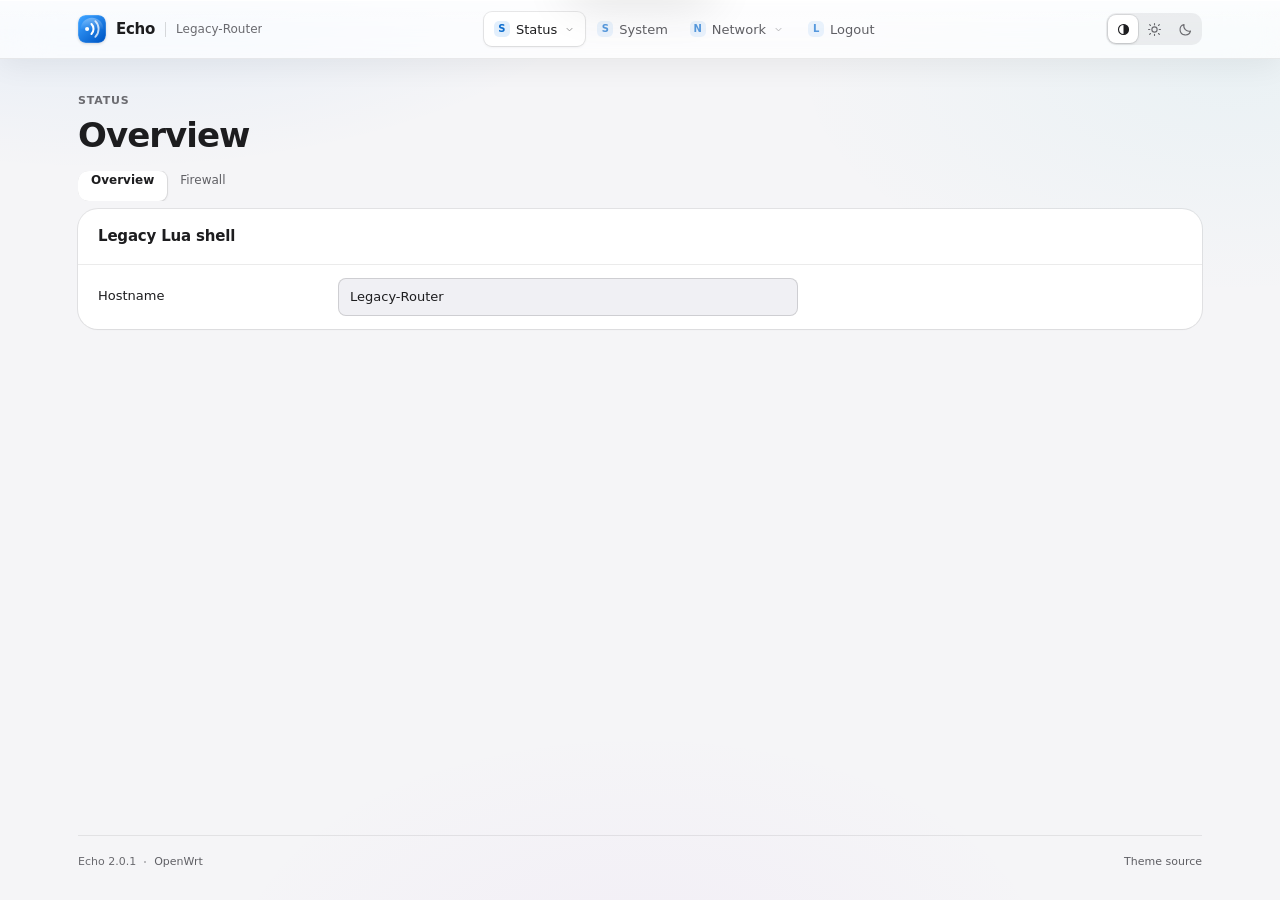
==== tests/fixtures/legacy.html @ 2846bd71 "fix(release): make Echo 2.0.1 installable on OpenWrt 24.10 Switch IPKs to the modern tar.gz/USTAR co" ====
<!DOCTYPE html>
<html lang="en" data-theme="auto">
<head>
<meta charset="utf-8">
<meta name="viewport" content="width=device-width, initial-scale=1.0, viewport-fit=cover">
<meta name="theme-color" content="#f5f5f7" id="meta-theme-color">
<title>Echo legacy shell</title>
<link rel="icon" href="../../htdocs/luci-static/echo/img/favicon.svg" type="image/svg+xml">
<link rel="stylesheet" href="../../htdocs/luci-static/echo/css/echo.css">
<link rel="stylesheet" href="../../htdocs/luci-static/echo/css/legacy.css">
</head>
<body class="theme-openwrt echo-legacy has-content-tabs">
<a class="echo-skip-link" href="#maincontent">Skip to content</a>
<div id="echo-app"><div id="echo-main">
<header id="echo-nav-bar">
  <div class="nav-bar-container"><div class="nav-bar-row">
    <a class="header-brand" href="#" aria-label="Echo home">
      <img class="echo-mark" src="../../htdocs/luci-static/echo/img/echo-mark.svg" alt="" width="28" height="28">
      <span class="brand-name">Echo</span><span class="brand-divider" aria-hidden="true"></span><span class="brand-host">Legacy-Router</span>
    </a>
    <div class="top-nav-shell"><div class="top-nav-wrap">
      <nav id="top-nav" class="echo-top-nav" aria-label="Main navigation">
        <div class="nav-section is-active has-dropdown">
          <a class="nav-top active nav-top-trigger" href="#" aria-haspopup="true" aria-expanded="false"><span class="nav-icon nav-icon-letter" aria-hidden="true">S</span><span class="nav-label">Status</span><span class="nav-caret" aria-hidden="true"><svg viewBox="0 0 24 24" fill="none" stroke="currentColor" stroke-width="2" width="11" height="11"><path d="M6 9l6 6 6-6"/></svg></span></a>
          <div class="nav-dropdown" hidden aria-hidden="true"><a class="nav-dropdown-item active" href="#">Overview</a><a class="nav-dropdown-item" href="#">Firewall</a><a class="nav-dropdown-item" href="#">Routes</a></div>
        </div>
        <div class="nav-section"><a class="nav-top" href="#"><span class="nav-icon nav-icon-letter" aria-hidden="true">S</span><span class="nav-label">System</span></a></div>
        <div class="nav-section has-dropdown">
          <a class="nav-top nav-top-trigger" href="#" aria-haspopup="true" aria-expanded="false"><span class="nav-icon nav-icon-letter" aria-hidden="true">N</span><span class="nav-label">Network</span><span class="nav-caret" aria-hidden="true"><svg viewBox="0 0 24 24" fill="none" stroke="currentColor" stroke-width="2" width="11" height="11"><path d="M6 9l6 6 6-6"/></svg></span></a>
          <div class="nav-dropdown" hidden aria-hidden="true"><a class="nav-dropdown-item" href="#">Interfaces</a><a class="nav-dropdown-item" href="#">Wireless</a></div>
        </div>
        <div class="nav-section nav-logout"><a class="nav-top nav-logout-link" href="#" title="Logout"><span class="nav-icon nav-icon-letter" aria-hidden="true">L</span><span class="nav-label">Logout</span></a></div>
      </nav>
    </div></div>
    <div class="header-actions">
      <div class="theme-switch" role="group" aria-label="Appearance">
        <button type="button" data-theme-mode="auto" aria-pressed="true" aria-label="Theme: Auto"><svg viewBox="0 0 24 24" fill="none" stroke="currentColor" stroke-width="1.8" aria-hidden="true"><circle cx="12" cy="12" r="8"/><path d="M12 4a8 8 0 0 1 0 16Z" fill="currentColor" stroke="none"/></svg></button>
        <button type="button" data-theme-mode="light" aria-pressed="false" aria-label="Theme: Light"><svg viewBox="0 0 24 24" fill="none" stroke="currentColor" stroke-width="1.8" stroke-linecap="round" aria-hidden="true"><circle cx="12" cy="12" r="4.2"/><path d="M12 2.5v2M12 19.5v2M4.2 4.2l1.4 1.4M18.4 18.4l1.4 1.4M2.5 12h2M19.5 12h2M4.2 19.8l1.4-1.4M18.4 5.6l1.4-1.4"/></svg></button>
        <button type="button" data-theme-mode="dark" aria-pressed="false" aria-label="Theme: Dark"><svg viewBox="0 0 24 24" fill="none" stroke="currentColor" stroke-width="1.8" stroke-linejoin="round" aria-hidden="true"><path d="M20 14.4A8.4 8.4 0 0 1 9.6 4a8.5 8.5 0 1 0 10.4 10.4Z"/></svg></button>
      </div>
      <button type="button" class="icon-btn" id="echo-menu-btn" aria-label="Open menu" aria-expanded="false" aria-controls="echo-sheet"><span class="echo-symbol echo-symbol-menu" aria-hidden="true"></span></button>
    </div>
  </div></div>
</header>
<header id="echo-header"><div class="header-toolbar"><div class="header-titles"><div class="header-breadcrumb">Status</div><h1 id="header-title">Overview</h1></div></div></header>
<div id="echo-content-wrap">
  <div class="content-tabs-container"><nav id="content-tabs" class="tabs active" aria-label="Section tabs"><a class="content-tab active" href="#">Overview</a><a class="content-tab" href="#">Firewall</a></nav></div>
  <main id="maincontent" tabindex="-1">
    <section class="cbi-section"><div class="cbi-section-head">Legacy Lua shell</div><div class="cbi-value"><div class="cbi-value-title">Hostname</div><div class="cbi-value-field"><input class="cbi-input-text" value="Legacy-Router"></div></div></section>
  </main>
</div>
<footer id="echo-footer"><div class="footer-inner"><div class="footer-group"><span>Echo 2.0.1</span><span class="footer-dot"></span><a class="footer-link" href="#">OpenWrt</a></div><div class="footer-group"><a class="footer-link" href="#">Theme source</a></div></div></footer>
</div></div>
<script src="../../htdocs/luci-static/echo/js/legacy.js"></script>
</body>
</html>
---- htdocs/luci-static/echo/css/echo.css ----
@import "variables.css";
@import "bootstrap-compat.css";
@import "base.css";
@import "symbols.css";
@import "glass.css";
@import "layout.css";
@import "components.css";
@import "dashboard.css";
@import "login.css";
@import "adaptive.css";
@import "openwrt.css";
---- htdocs/luci-static/echo/css/legacy.css ----
/* Echo 2.0 — Lua / LuCI 18.06 compatibility layer.
 * Only loaded by the legacy header/sysauth templates. */

/* The legacy shell renders tabs server-side; hide the empty container. */
#content-tabs:empty {
	display: none !important;
}

/* The legacy header writes letter icons instead of mask URLs. */
.echo-legacy .nav-icon-letter {
	background: var(--echo-accent-soft);
	color: var(--echo-accent-text);
}

/* 18.06's cascade.css sizes #maincontent differently. */
.echo-legacy #maincontent {
	display: block;
}

/* Keep 18.06's XHR / busy indicators from colliding with the glass bar. */
.echo-legacy #xhr_poll_status {
	display: none !important;
}
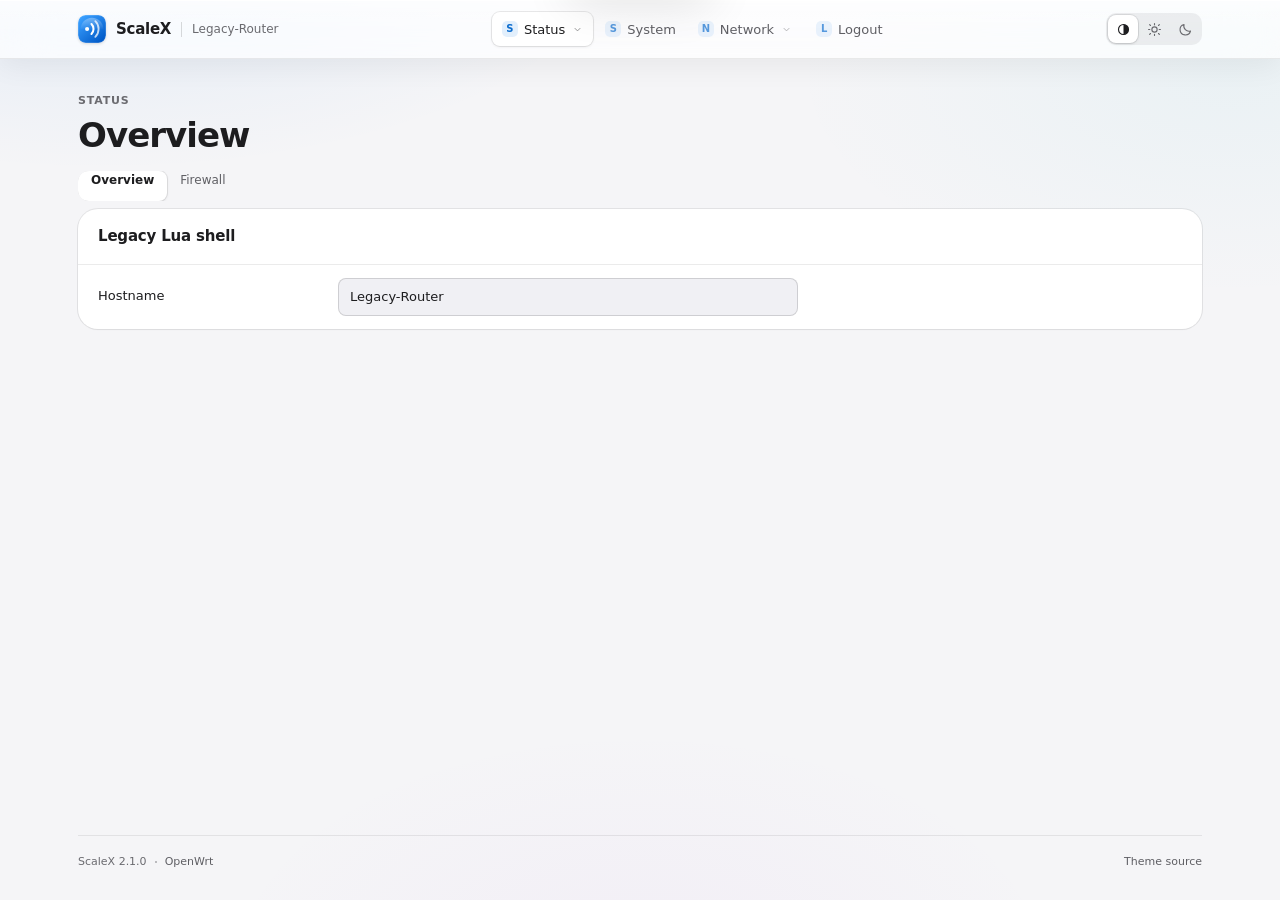
==== commit 1662719a: "refactor(theme)!: rename Echo to ScaleX Rename packages, asset paths, UCI config, CSS tokens, JS mod" ====
--- a/tests/fixtures/legacy.html
+++ b/tests/fixtures/legacy.html
@@ -4,22 +4,22 @@
 <meta charset="utf-8">
 <meta name="viewport" content="width=device-width, initial-scale=1.0, viewport-fit=cover">
 <meta name="theme-color" content="#f5f5f7" id="meta-theme-color">
-<title>Echo legacy shell</title>
-<link rel="icon" href="../../htdocs/luci-static/echo/img/favicon.svg" type="image/svg+xml">
-<link rel="stylesheet" href="../../htdocs/luci-static/echo/css/echo.css">
-<link rel="stylesheet" href="../../htdocs/luci-static/echo/css/legacy.css">
+<title>ScaleX legacy shell</title>
+<link rel="icon" href="../../htdocs/luci-static/scalex/img/favicon.svg" type="image/svg+xml">
+<link rel="stylesheet" href="../../htdocs/luci-static/scalex/css/scalex.css">
+<link rel="stylesheet" href="../../htdocs/luci-static/scalex/css/legacy.css">
 </head>
-<body class="theme-openwrt echo-legacy has-content-tabs">
-<a class="echo-skip-link" href="#maincontent">Skip to content</a>
-<div id="echo-app"><div id="echo-main">
-<header id="echo-nav-bar">
+<body class="theme-openwrt scalex-legacy has-content-tabs">
+<a class="scalex-skip-link" href="#maincontent">Skip to content</a>
+<div id="scalex-app"><div id="scalex-main">
+<header id="scalex-nav-bar">
   <div class="nav-bar-container"><div class="nav-bar-row">
-    <a class="header-brand" href="#" aria-label="Echo home">
-      <img class="echo-mark" src="../../htdocs/luci-static/echo/img/echo-mark.svg" alt="" width="28" height="28">
-      <span class="brand-name">Echo</span><span class="brand-divider" aria-hidden="true"></span><span class="brand-host">Legacy-Router</span>
+    <a class="header-brand" href="#" aria-label="ScaleX home">
+      <img class="scalex-mark" src="../../htdocs/luci-static/scalex/img/scalex-mark.svg" alt="" width="28" height="28">
+      <span class="brand-name">ScaleX</span><span class="brand-divider" aria-hidden="true"></span><span class="brand-host">Legacy-Router</span>
     </a>
     <div class="top-nav-shell"><div class="top-nav-wrap">
-      <nav id="top-nav" class="echo-top-nav" aria-label="Main navigation">
+      <nav id="top-nav" class="scalex-top-nav" aria-label="Main navigation">
         <div class="nav-section is-active has-dropdown">
           <a class="nav-top active nav-top-trigger" href="#" aria-haspopup="true" aria-expanded="false"><span class="nav-icon nav-icon-letter" aria-hidden="true">S</span><span class="nav-label">Status</span><span class="nav-caret" aria-hidden="true"><svg viewBox="0 0 24 24" fill="none" stroke="currentColor" stroke-width="2" width="11" height="11"><path d="M6 9l6 6 6-6"/></svg></span></a>
           <div class="nav-dropdown" hidden aria-hidden="true"><a class="nav-dropdown-item active" href="#">Overview</a><a class="nav-dropdown-item" href="#">Firewall</a><a class="nav-dropdown-item" href="#">Routes</a></div>
@@ -38,19 +38,19 @@
         <button type="button" data-theme-mode="light" aria-pressed="false" aria-label="Theme: Light"><svg viewBox="0 0 24 24" fill="none" stroke="currentColor" stroke-width="1.8" stroke-linecap="round" aria-hidden="true"><circle cx="12" cy="12" r="4.2"/><path d="M12 2.5v2M12 19.5v2M4.2 4.2l1.4 1.4M18.4 18.4l1.4 1.4M2.5 12h2M19.5 12h2M4.2 19.8l1.4-1.4M18.4 5.6l1.4-1.4"/></svg></button>
         <button type="button" data-theme-mode="dark" aria-pressed="false" aria-label="Theme: Dark"><svg viewBox="0 0 24 24" fill="none" stroke="currentColor" stroke-width="1.8" stroke-linejoin="round" aria-hidden="true"><path d="M20 14.4A8.4 8.4 0 0 1 9.6 4a8.5 8.5 0 1 0 10.4 10.4Z"/></svg></button>
       </div>
-      <button type="button" class="icon-btn" id="echo-menu-btn" aria-label="Open menu" aria-expanded="false" aria-controls="echo-sheet"><span class="echo-symbol echo-symbol-menu" aria-hidden="true"></span></button>
+      <button type="button" class="icon-btn" id="scalex-menu-btn" aria-label="Open menu" aria-expanded="false" aria-controls="scalex-sheet"><span class="scalex-symbol scalex-symbol-menu" aria-hidden="true"></span></button>
     </div>
   </div></div>
 </header>
-<header id="echo-header"><div class="header-toolbar"><div class="header-titles"><div class="header-breadcrumb">Status</div><h1 id="header-title">Overview</h1></div></div></header>
-<div id="echo-content-wrap">
+<header id="scalex-header"><div class="header-toolbar"><div class="header-titles"><div class="header-breadcrumb">Status</div><h1 id="header-title">Overview</h1></div></div></header>
+<div id="scalex-content-wrap">
   <div class="content-tabs-container"><nav id="content-tabs" class="tabs active" aria-label="Section tabs"><a class="content-tab active" href="#">Overview</a><a class="content-tab" href="#">Firewall</a></nav></div>
   <main id="maincontent" tabindex="-1">
     <section class="cbi-section"><div class="cbi-section-head">Legacy Lua shell</div><div class="cbi-value"><div class="cbi-value-title">Hostname</div><div class="cbi-value-field"><input class="cbi-input-text" value="Legacy-Router"></div></div></section>
   </main>
 </div>
-<footer id="echo-footer"><div class="footer-inner"><div class="footer-group"><span>Echo 2.0.1</span><span class="footer-dot"></span><a class="footer-link" href="#">OpenWrt</a></div><div class="footer-group"><a class="footer-link" href="#">Theme source</a></div></div></footer>
+<footer id="scalex-footer"><div class="footer-inner"><div class="footer-group"><span>ScaleX 2.1.0</span><span class="footer-dot"></span><a class="footer-link" href="#">OpenWrt</a></div><div class="footer-group"><a class="footer-link" href="#">Theme source</a></div></div></footer>
 </div></div>
-<script src="../../htdocs/luci-static/echo/js/legacy.js"></script>
+<script src="../../htdocs/luci-static/scalex/js/legacy.js"></script>
 </body>
 </html>
--- a/htdocs/luci-static/scalex/css/scalex.css
+++ b/htdocs/luci-static/scalex/css/scalex.css
@@ -0,0 +1,11 @@
+@import "variables.css";
+@import "bootstrap-compat.css";
+@import "base.css";
+@import "symbols.css";
+@import "glass.css";
+@import "layout.css";
+@import "components.css";
+@import "dashboard.css";
+@import "login.css";
+@import "adaptive.css";
+@import "openwrt.css";
--- a/htdocs/luci-static/scalex/css/legacy.css
+++ b/htdocs/luci-static/scalex/css/legacy.css
@@ -0,0 +1,23 @@
+/* ScaleX 2.1 — Lua / LuCI 18.06 compatibility layer.
+ * Only loaded by the legacy header/sysauth templates. */
+
+/* The legacy shell renders tabs server-side; hide the empty container. */
+#content-tabs:empty {
+	display: none !important;
+}
+
+/* The legacy header writes letter icons instead of mask URLs. */
+.scalex-legacy .nav-icon-letter {
+	background: var(--scalex-accent-soft);
+	color: var(--scalex-accent-text);
+}
+
+/* 18.06's cascade.css sizes #maincontent differently. */
+.scalex-legacy #maincontent {
+	display: block;
+}
+
+/* Keep 18.06's XHR / busy indicators from colliding with the glass bar. */
+.scalex-legacy #xhr_poll_status {
+	display: none !important;
+}
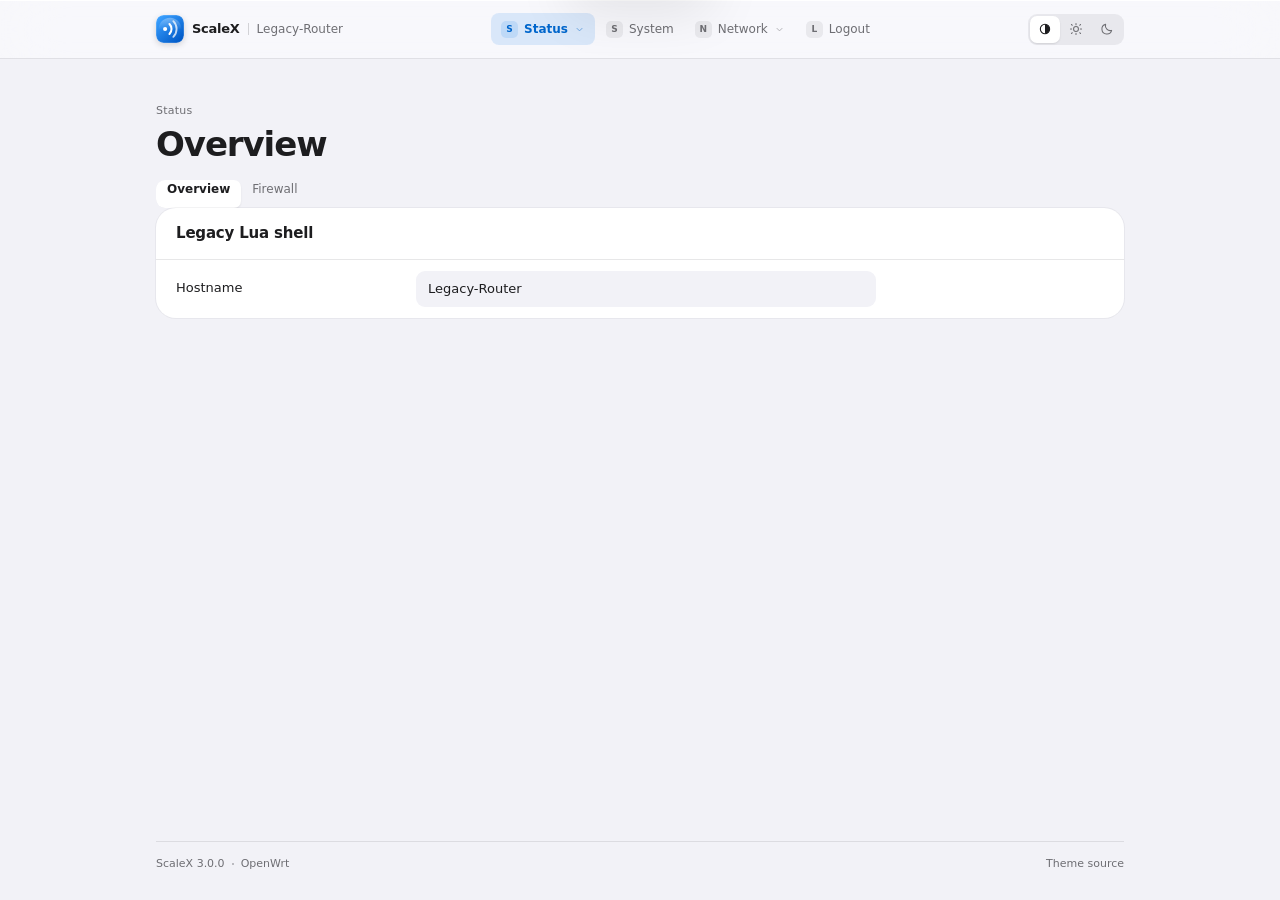
==== commit a49b7884: "feat(theme)!: redesign ScaleX 3.0 around a macOS sidebar Replace the top toolbar and card grid with " ====
--- a/tests/fixtures/legacy.html
+++ b/tests/fixtures/legacy.html
@@ -49,7 +49,7 @@
     <section class="cbi-section"><div class="cbi-section-head">Legacy Lua shell</div><div class="cbi-value"><div class="cbi-value-title">Hostname</div><div class="cbi-value-field"><input class="cbi-input-text" value="Legacy-Router"></div></div></section>
   </main>
 </div>
-<footer id="scalex-footer"><div class="footer-inner"><div class="footer-group"><span>ScaleX 2.1.0</span><span class="footer-dot"></span><a class="footer-link" href="#">OpenWrt</a></div><div class="footer-group"><a class="footer-link" href="#">Theme source</a></div></div></footer>
+<footer id="scalex-footer"><div class="footer-inner"><div class="footer-group"><span>ScaleX 3.0.0</span><span class="footer-dot"></span><a class="footer-link" href="#">OpenWrt</a></div><div class="footer-group"><a class="footer-link" href="#">Theme source</a></div></div></footer>
 </div></div>
 <script src="../../htdocs/luci-static/scalex/js/legacy.js"></script>
 </body>
--- a/htdocs/luci-static/scalex/css/legacy.css
+++ b/htdocs/luci-static/scalex/css/legacy.css
@@ -1,4 +1,4 @@
-/* ScaleX 2.1 — Lua / LuCI 18.06 compatibility layer.
+/* ScaleX 3.0 — Lua / LuCI 18.06 compatibility layer.
  * Only loaded by the legacy header/sysauth templates. */
 
 /* The legacy shell renders tabs server-side; hide the empty container. */
@@ -21,3 +21,204 @@
 .scalex-legacy #xhr_poll_status {
 	display: none !important;
 }
+
+/* ── Legacy (Lua / 18.06) top bar ───────────────────────────────────── */
+
+.scalex-legacy #scalex-nav-bar {
+	position: sticky;
+	top: 0;
+	z-index: var(--scalex-z-nav);
+	background: var(--scalex-glass-bg);
+	-webkit-backdrop-filter: blur(30px) saturate(180%);
+	backdrop-filter: blur(30px) saturate(180%);
+	border-bottom: 1px solid var(--scalex-separator);
+	box-shadow: 0 1px 0 var(--scalex-glass-highlight) inset;
+}
+
+.scalex-legacy .nav-bar-container {
+	width: 100%;
+	max-width: var(--scalex-max-width);
+	margin: 0 auto;
+	padding: 0 var(--scalex-page-pad);
+}
+
+.scalex-legacy .nav-bar-row {
+	display: flex;
+	align-items: center;
+	gap: 18px;
+	min-height: 58px;
+}
+
+.scalex-legacy .header-brand {
+	display: flex;
+	align-items: center;
+	gap: 8px;
+	flex-shrink: 0;
+	color: var(--scalex-text);
+	text-decoration: none;
+}
+
+.scalex-legacy .header-brand .scalex-mark {
+	width: 28px;
+	height: 28px;
+	border-radius: 8px;
+}
+
+.scalex-legacy .brand-name {
+	font-size: var(--scalex-size-sm);
+	font-weight: var(--scalex-weight-semibold);
+	letter-spacing: -0.02em;
+}
+
+.scalex-legacy .brand-divider {
+	width: 1px;
+	height: 12px;
+	background: var(--scalex-separator-strong);
+}
+
+.scalex-legacy .brand-host {
+	overflow: hidden;
+	text-overflow: ellipsis;
+	white-space: nowrap;
+	max-width: 180px;
+	color: var(--scalex-text-secondary);
+	font-size: var(--scalex-size-xs);
+}
+
+.scalex-legacy .top-nav-shell {
+	flex: 1;
+	min-width: 0;
+}
+
+.scalex-legacy .top-nav-wrap {
+	display: flex;
+	justify-content: center;
+}
+
+.scalex-legacy .scalex-top-nav {
+	display: flex;
+	align-items: center;
+	gap: 1px;
+	min-width: 0;
+}
+
+.scalex-legacy .nav-section {
+	position: relative;
+}
+
+.scalex-legacy .nav-top {
+	display: inline-flex;
+	align-items: center;
+	gap: 6px;
+	height: 32px;
+	padding: 0 10px;
+	border-radius: 8px;
+	color: var(--scalex-text-secondary);
+	font-size: var(--scalex-size-xs);
+	font-weight: var(--scalex-weight-medium);
+	text-decoration: none;
+	white-space: nowrap;
+}
+
+.scalex-legacy .nav-top:hover {
+	background: var(--scalex-bg-hover);
+	color: var(--scalex-text);
+	text-decoration: none;
+}
+
+.scalex-legacy .nav-section.is-active > .nav-top {
+	background: var(--scalex-accent-soft);
+	color: var(--scalex-accent-text);
+	font-weight: var(--scalex-weight-semibold);
+}
+
+.scalex-legacy .nav-icon-letter {
+	display: grid;
+	place-items: center;
+	width: 17px;
+	height: 17px;
+	border-radius: 5px;
+	background: var(--scalex-fill);
+	color: var(--scalex-text-secondary);
+	font-size: 9px;
+	font-weight: var(--scalex-weight-semibold);
+}
+
+.scalex-legacy .nav-section.is-active .nav-icon-letter {
+	background: var(--scalex-accent-soft);
+	color: var(--scalex-accent-text);
+}
+
+.scalex-legacy .nav-caret {
+	opacity: 0.55;
+}
+
+.scalex-legacy .nav-dropdown {
+	position: absolute;
+	top: calc(100% + 7px);
+	left: 0;
+	z-index: calc(var(--scalex-z-nav) + 1);
+	display: none;
+	min-width: 190px;
+	padding: 6px;
+	border: 1px solid var(--scalex-glass-border);
+	border-radius: 12px;
+	background: var(--scalex-glass-bg-strong);
+	-webkit-backdrop-filter: blur(30px) saturate(190%);
+	backdrop-filter: blur(30px) saturate(190%);
+	box-shadow: var(--scalex-shadow-popover);
+}
+
+.scalex-legacy .nav-section.open > .nav-dropdown {
+	display: flex;
+	flex-direction: column;
+	gap: 1px;
+}
+
+.scalex-legacy .nav-dropdown-item {
+	display: flex;
+	align-items: center;
+	min-height: 30px;
+	padding: 5px 9px;
+	border-radius: 7px;
+	color: var(--scalex-text-secondary);
+	font-size: var(--scalex-size-xs);
+	text-decoration: none;
+}
+
+.scalex-legacy .nav-dropdown-item:hover,
+.scalex-legacy .nav-dropdown-item.active {
+	background: var(--scalex-bg-hover);
+	color: var(--scalex-text);
+	text-decoration: none;
+}
+
+.scalex-legacy .header-actions {
+	display: flex;
+	align-items: center;
+	gap: 8px;
+	flex-shrink: 0;
+}
+
+.scalex-legacy #scalex-menu-btn {
+	display: none;
+}
+
+@media (max-width: 980px) {
+	.scalex-legacy .top-nav-shell,
+	.scalex-legacy .brand-divider,
+	.scalex-legacy .brand-host {
+		display: none;
+	}
+
+	.scalex-legacy .nav-bar-row {
+		justify-content: space-between;
+		min-height: 56px;
+	}
+
+	.scalex-legacy #scalex-menu-btn {
+		display: inline-grid;
+		width: 44px;
+		height: 44px;
+	}
+}
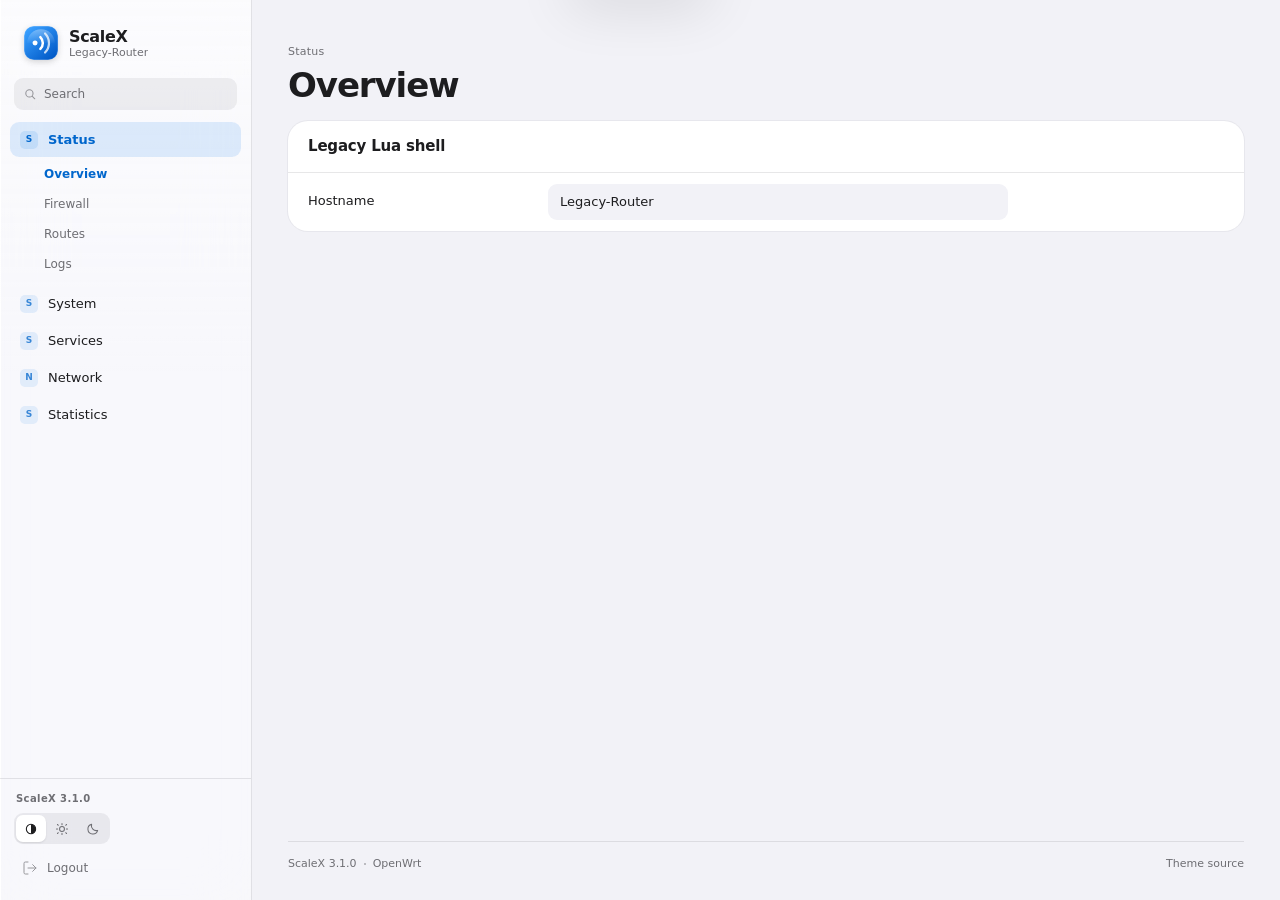
==== commit fa618f30: "feat(theme)!: move phone and legacy navigation to bottom tabs Remove the top navigation pattern on p" ====
--- a/tests/fixtures/legacy.html
+++ b/tests/fixtures/legacy.html
@@ -3,54 +3,49 @@
 <head>
 <meta charset="utf-8">
 <meta name="viewport" content="width=device-width, initial-scale=1.0, viewport-fit=cover">
-<meta name="theme-color" content="#f5f5f7" id="meta-theme-color">
+<meta name="theme-color" content="#f2f2f7" id="meta-theme-color">
 <title>ScaleX legacy shell</title>
 <link rel="icon" href="../../htdocs/luci-static/scalex/img/favicon.svg" type="image/svg+xml">
 <link rel="stylesheet" href="../../htdocs/luci-static/scalex/css/scalex.css">
 <link rel="stylesheet" href="../../htdocs/luci-static/scalex/css/legacy.css">
 </head>
-<body class="theme-openwrt scalex-legacy has-content-tabs">
+<body class="theme-openwrt scalex-legacy">
 <a class="scalex-skip-link" href="#maincontent">Skip to content</a>
-<div id="scalex-app"><div id="scalex-main">
-<header id="scalex-nav-bar">
-  <div class="nav-bar-container"><div class="nav-bar-row">
-    <a class="header-brand" href="#" aria-label="ScaleX home">
-      <img class="scalex-mark" src="../../htdocs/luci-static/scalex/img/scalex-mark.svg" alt="" width="28" height="28">
-      <span class="brand-name">ScaleX</span><span class="brand-divider" aria-hidden="true"></span><span class="brand-host">Legacy-Router</span>
-    </a>
-    <div class="top-nav-shell"><div class="top-nav-wrap">
-      <nav id="top-nav" class="scalex-top-nav" aria-label="Main navigation">
-        <div class="nav-section is-active has-dropdown">
-          <a class="nav-top active nav-top-trigger" href="#" aria-haspopup="true" aria-expanded="false"><span class="nav-icon nav-icon-letter" aria-hidden="true">S</span><span class="nav-label">Status</span><span class="nav-caret" aria-hidden="true"><svg viewBox="0 0 24 24" fill="none" stroke="currentColor" stroke-width="2" width="11" height="11"><path d="M6 9l6 6 6-6"/></svg></span></a>
-          <div class="nav-dropdown" hidden aria-hidden="true"><a class="nav-dropdown-item active" href="#">Overview</a><a class="nav-dropdown-item" href="#">Firewall</a><a class="nav-dropdown-item" href="#">Routes</a></div>
-        </div>
-        <div class="nav-section"><a class="nav-top" href="#"><span class="nav-icon nav-icon-letter" aria-hidden="true">S</span><span class="nav-label">System</span></a></div>
-        <div class="nav-section has-dropdown">
-          <a class="nav-top nav-top-trigger" href="#" aria-haspopup="true" aria-expanded="false"><span class="nav-icon nav-icon-letter" aria-hidden="true">N</span><span class="nav-label">Network</span><span class="nav-caret" aria-hidden="true"><svg viewBox="0 0 24 24" fill="none" stroke="currentColor" stroke-width="2" width="11" height="11"><path d="M6 9l6 6 6-6"/></svg></span></a>
-          <div class="nav-dropdown" hidden aria-hidden="true"><a class="nav-dropdown-item" href="#">Interfaces</a><a class="nav-dropdown-item" href="#">Wireless</a></div>
-        </div>
-        <div class="nav-section nav-logout"><a class="nav-top nav-logout-link" href="#" title="Logout"><span class="nav-icon nav-icon-letter" aria-hidden="true">L</span><span class="nav-label">Logout</span></a></div>
-      </nav>
-    </div></div>
-    <div class="header-actions">
+<div id="scalex-app">
+  <aside id="scalex-sidebar">
+    <div class="sidebar-head"><a class="sidebar-brand" href="#" aria-label="ScaleX home"><img class="scalex-mark" src="../../htdocs/luci-static/scalex/img/scalex-mark.svg" alt="" width="34" height="34"><span class="sidebar-brand-text"><strong>ScaleX</strong><small>Legacy-Router</small></span></a></div>
+    <label class="sidebar-search"><svg viewBox="0 0 24 24" fill="none" stroke="currentColor" stroke-width="1.8" stroke-linecap="round" aria-hidden="true"><circle cx="11" cy="11" r="6.2"/><path d="m16 16 4.2 4.2"/></svg><input type="search" id="scalex-nav-search" placeholder="Search" aria-label="Search navigation"></label>
+    <nav id="top-nav" class="sidebar-nav" aria-label="Main navigation">
+      <div class="sidebar-section is-active has-sub"><a class="sidebar-item active" href="#"><span class="nav-icon nav-icon-letter" aria-hidden="true">S</span><span class="nav-label">Status</span></a><div class="sidebar-sub"><a class="sidebar-subitem active" href="#">Overview</a><a class="sidebar-subitem" href="#">Firewall</a><a class="sidebar-subitem" href="#">Routes</a><a class="sidebar-subitem" href="#">Logs</a></div></div>
+      <div class="sidebar-section"><a class="sidebar-item" href="#"><span class="nav-icon nav-icon-letter" aria-hidden="true">S</span><span class="nav-label">System</span></a></div>
+      <div class="sidebar-section"><a class="sidebar-item" href="#"><span class="nav-icon nav-icon-letter" aria-hidden="true">S</span><span class="nav-label">Services</span></a></div>
+      <div class="sidebar-section"><a class="sidebar-item" href="#"><span class="nav-icon nav-icon-letter" aria-hidden="true">N</span><span class="nav-label">Network</span></a></div>
+      <div class="sidebar-section"><a class="sidebar-item" href="#"><span class="nav-icon nav-icon-letter" aria-hidden="true">S</span><span class="nav-label">Statistics</span></a></div>
+    </nav>
+    <div class="sidebar-foot">
+      <span class="sidebar-foot-label">ScaleX 3.1.0</span>
       <div class="theme-switch" role="group" aria-label="Appearance">
         <button type="button" data-theme-mode="auto" aria-pressed="true" aria-label="Theme: Auto"><svg viewBox="0 0 24 24" fill="none" stroke="currentColor" stroke-width="1.8" aria-hidden="true"><circle cx="12" cy="12" r="8"/><path d="M12 4a8 8 0 0 1 0 16Z" fill="currentColor" stroke="none"/></svg></button>
         <button type="button" data-theme-mode="light" aria-pressed="false" aria-label="Theme: Light"><svg viewBox="0 0 24 24" fill="none" stroke="currentColor" stroke-width="1.8" stroke-linecap="round" aria-hidden="true"><circle cx="12" cy="12" r="4.2"/><path d="M12 2.5v2M12 19.5v2M4.2 4.2l1.4 1.4M18.4 18.4l1.4 1.4M2.5 12h2M19.5 12h2M4.2 19.8l1.4-1.4M18.4 5.6l1.4-1.4"/></svg></button>
         <button type="button" data-theme-mode="dark" aria-pressed="false" aria-label="Theme: Dark"><svg viewBox="0 0 24 24" fill="none" stroke="currentColor" stroke-width="1.8" stroke-linejoin="round" aria-hidden="true"><path d="M20 14.4A8.4 8.4 0 0 1 9.6 4a8.5 8.5 0 1 0 10.4 10.4Z"/></svg></button>
       </div>
-      <button type="button" class="icon-btn" id="scalex-menu-btn" aria-label="Open menu" aria-expanded="false" aria-controls="scalex-sheet"><span class="scalex-symbol scalex-symbol-menu" aria-hidden="true"></span></button>
+      <div id="scalex-sidebar-actions"><a class="sidebar-logout" href="#" title="Logout"><span class="nav-icon nav-icon-mask" style="-webkit-mask-image:url('../../htdocs/luci-static/scalex/icons/menu/logout.svg');mask-image:url('../../htdocs/luci-static/scalex/icons/menu/logout.svg');" aria-hidden="true"></span><span class="nav-label">Logout</span></a></div>
     </div>
-  </div></div>
-</header>
-<header id="scalex-header"><div class="header-toolbar"><div class="header-titles"><div class="header-breadcrumb">Status</div><h1 id="header-title">Overview</h1></div></div></header>
-<div id="scalex-content-wrap">
-  <div class="content-tabs-container"><nav id="content-tabs" class="tabs active" aria-label="Section tabs"><a class="content-tab active" href="#">Overview</a><a class="content-tab" href="#">Firewall</a></nav></div>
-  <main id="maincontent" tabindex="-1">
-    <section class="cbi-section"><div class="cbi-section-head">Legacy Lua shell</div><div class="cbi-value"><div class="cbi-value-title">Hostname</div><div class="cbi-value-field"><input class="cbi-input-text" value="Legacy-Router"></div></div></section>
-  </main>
+  </aside>
+  <div id="scalex-main">
+    <div id="scalex-mobile-bar"><a class="mobile-brand" href="#" aria-label="ScaleX home"><img class="scalex-mark" src="../../htdocs/luci-static/scalex/img/scalex-mark.svg" alt="" width="28" height="28"><span>ScaleX</span></a><div class="mobile-actions"><div class="theme-switch" role="group" aria-label="Appearance"><button type="button" data-theme-mode="auto" aria-pressed="true" aria-label="Theme: Auto"><svg viewBox="0 0 24 24" fill="none" stroke="currentColor" stroke-width="1.8" aria-hidden="true"><circle cx="12" cy="12" r="8"/><path d="M12 4a8 8 0 0 1 0 16Z" fill="currentColor" stroke="none"/></svg></button><button type="button" data-theme-mode="light" aria-pressed="false" aria-label="Theme: Light"><svg viewBox="0 0 24 24" fill="none" stroke="currentColor" stroke-width="1.8" stroke-linecap="round" aria-hidden="true"><circle cx="12" cy="12" r="4.2"/><path d="M12 2.5v2M12 19.5v2M4.2 4.2l1.4 1.4M18.4 18.4l1.4 1.4M2.5 12h2M19.5 12h2M4.2 19.8l1.4-1.4M18.4 5.6l1.4-1.4"/></svg></button><button type="button" data-theme-mode="dark" aria-pressed="false" aria-label="Theme: Dark"><svg viewBox="0 0 24 24" fill="none" stroke="currentColor" stroke-width="1.8" stroke-linejoin="round" aria-hidden="true"><path d="M20 14.4A8.4 8.4 0 0 1 9.6 4a8.5 8.5 0 1 0 10.4 10.4Z"/></svg></button></div></div></div>
+    <header id="scalex-header"><div class="header-breadcrumb">Status</div><h1 id="header-title">Overview</h1></header>
+    <div id="scalex-mobile-tabs" class="scalex-mobile-tabs" role="tablist" aria-label="Section tabs"><a class="mobile-tab active" href="#" role="tab" aria-selected="true">Overview</a><a class="mobile-tab" href="#" role="tab" aria-selected="false">Firewall</a><a class="mobile-tab" href="#" role="tab" aria-selected="false">Routes</a><a class="mobile-tab" href="#" role="tab" aria-selected="false">Logs</a></div>
+    <nav id="scalex-tabbar" class="scalex-tabbar" aria-label="Primary navigation"><a class="scalex-tabbar-item is-active" href="#" aria-current="page"><span class="nav-icon nav-icon-letter" aria-hidden="true">S</span><span class="nav-label">Status</span></a><a class="scalex-tabbar-item" href="#"><span class="nav-icon nav-icon-letter" aria-hidden="true">S</span><span class="nav-label">System</span></a><a class="scalex-tabbar-item" href="#"><span class="nav-icon nav-icon-letter" aria-hidden="true">S</span><span class="nav-label">Services</span></a><a class="scalex-tabbar-item" href="#"><span class="nav-icon nav-icon-letter" aria-hidden="true">N</span><span class="nav-label">Network</span></a><button type="button" class="scalex-tabbar-item" id="scalex-more-btn" aria-haspopup="dialog" aria-expanded="false"><span class="nav-icon nav-icon-mask" style="-webkit-mask-image:url('../../htdocs/luci-static/scalex/icons/menu/more.svg');mask-image:url('../../htdocs/luci-static/scalex/icons/menu/more.svg');" aria-hidden="true"></span><span class="nav-label">More</span></button></nav>
+    <div id="scalex-content-wrap">
+      <div class="content-tabs-container"><nav id="content-tabs" class="tabs active" aria-label="Section tabs"><a class="content-tab active" href="#">Overview</a><a class="content-tab" href="#">Firewall</a></nav></div>
+      <main id="maincontent" tabindex="-1">
+        <section class="cbi-section"><div class="cbi-section-head">Legacy Lua shell</div><div class="cbi-value"><div class="cbi-value-title">Hostname</div><div class="cbi-value-field"><input class="cbi-input-text" value="Legacy-Router"></div></div></section>
+      </main>
+    </div>
+    <footer id="scalex-footer"><div class="footer-inner"><div class="footer-group"><span>ScaleX 3.1.0</span><span class="footer-dot"></span><a class="footer-link" href="#">OpenWrt</a></div><div class="footer-group"><a class="footer-link" href="#">Theme source</a></div></div></footer>
+  </div>
 </div>
-<footer id="scalex-footer"><div class="footer-inner"><div class="footer-group"><span>ScaleX 3.0.0</span><span class="footer-dot"></span><a class="footer-link" href="#">OpenWrt</a></div><div class="footer-group"><a class="footer-link" href="#">Theme source</a></div></div></footer>
-</div></div>
 <script src="../../htdocs/luci-static/scalex/js/legacy.js"></script>
 </body>
 </html>
--- a/htdocs/luci-static/scalex/css/legacy.css
+++ b/htdocs/luci-static/scalex/css/legacy.css
@@ -1,15 +1,22 @@
-/* ScaleX 3.0 — Lua / LuCI 18.06 compatibility layer.
+/* ScaleX 3.1 — Lua / LuCI 18.06 compatibility layer.
  * Only loaded by the legacy header/sysauth templates. */
 
-/* The legacy shell renders tabs server-side; hide the empty container. */
+/* The legacy shell renders L3 tabs server-side; hide the empty container. */
 #content-tabs:empty {
 	display: none !important;
 }
 
-/* The legacy header writes letter icons instead of mask URLs. */
+/* 18.06 has no mask helper for unknown menu entries. */
 .scalex-legacy .nav-icon-letter {
+	display: grid;
+	place-items: center;
+	width: 18px;
+	height: 18px;
+	border-radius: 5px;
 	background: var(--scalex-accent-soft);
 	color: var(--scalex-accent-text);
+	font-size: 9px;
+	font-weight: var(--scalex-weight-semibold);
 }
 
 /* 18.06's cascade.css sizes #maincontent differently. */
@@ -17,208 +24,12 @@
 	display: block;
 }
 
-/* Keep 18.06's XHR / busy indicators from colliding with the glass bar. */
+/* Keep 18.06's XHR / busy indicators from colliding with the shell. */
 .scalex-legacy #xhr_poll_status {
 	display: none !important;
 }
 
-/* ── Legacy (Lua / 18.06) top bar ───────────────────────────────────── */
-
-.scalex-legacy #scalex-nav-bar {
-	position: sticky;
-	top: 0;
-	z-index: var(--scalex-z-nav);
-	background: var(--scalex-glass-bg);
-	-webkit-backdrop-filter: blur(30px) saturate(180%);
-	backdrop-filter: blur(30px) saturate(180%);
-	border-bottom: 1px solid var(--scalex-separator);
-	box-shadow: 0 1px 0 var(--scalex-glass-highlight) inset;
+/* The legacy server render has no mobile L2 JS; hide an empty segmented row. */
+.scalex-legacy #scalex-mobile-tabs:empty {
+	display: none !important;
 }
-
-.scalex-legacy .nav-bar-container {
-	width: 100%;
-	max-width: var(--scalex-max-width);
-	margin: 0 auto;
-	padding: 0 var(--scalex-page-pad);
-}
-
-.scalex-legacy .nav-bar-row {
-	display: flex;
-	align-items: center;
-	gap: 18px;
-	min-height: 58px;
-}
-
-.scalex-legacy .header-brand {
-	display: flex;
-	align-items: center;
-	gap: 8px;
-	flex-shrink: 0;
-	color: var(--scalex-text);
-	text-decoration: none;
-}
-
-.scalex-legacy .header-brand .scalex-mark {
-	width: 28px;
-	height: 28px;
-	border-radius: 8px;
-}
-
-.scalex-legacy .brand-name {
-	font-size: var(--scalex-size-sm);
-	font-weight: var(--scalex-weight-semibold);
-	letter-spacing: -0.02em;
-}
-
-.scalex-legacy .brand-divider {
-	width: 1px;
-	height: 12px;
-	background: var(--scalex-separator-strong);
-}
-
-.scalex-legacy .brand-host {
-	overflow: hidden;
-	text-overflow: ellipsis;
-	white-space: nowrap;
-	max-width: 180px;
-	color: var(--scalex-text-secondary);
-	font-size: var(--scalex-size-xs);
-}
-
-.scalex-legacy .top-nav-shell {
-	flex: 1;
-	min-width: 0;
-}
-
-.scalex-legacy .top-nav-wrap {
-	display: flex;
-	justify-content: center;
-}
-
-.scalex-legacy .scalex-top-nav {
-	display: flex;
-	align-items: center;
-	gap: 1px;
-	min-width: 0;
-}
-
-.scalex-legacy .nav-section {
-	position: relative;
-}
-
-.scalex-legacy .nav-top {
-	display: inline-flex;
-	align-items: center;
-	gap: 6px;
-	height: 32px;
-	padding: 0 10px;
-	border-radius: 8px;
-	color: var(--scalex-text-secondary);
-	font-size: var(--scalex-size-xs);
-	font-weight: var(--scalex-weight-medium);
-	text-decoration: none;
-	white-space: nowrap;
-}
-
-.scalex-legacy .nav-top:hover {
-	background: var(--scalex-bg-hover);
-	color: var(--scalex-text);
-	text-decoration: none;
-}
-
-.scalex-legacy .nav-section.is-active > .nav-top {
-	background: var(--scalex-accent-soft);
-	color: var(--scalex-accent-text);
-	font-weight: var(--scalex-weight-semibold);
-}
-
-.scalex-legacy .nav-icon-letter {
-	display: grid;
-	place-items: center;
-	width: 17px;
-	height: 17px;
-	border-radius: 5px;
-	background: var(--scalex-fill);
-	color: var(--scalex-text-secondary);
-	font-size: 9px;
-	font-weight: var(--scalex-weight-semibold);
-}
-
-.scalex-legacy .nav-section.is-active .nav-icon-letter {
-	background: var(--scalex-accent-soft);
-	color: var(--scalex-accent-text);
-}
-
-.scalex-legacy .nav-caret {
-	opacity: 0.55;
-}
-
-.scalex-legacy .nav-dropdown {
-	position: absolute;
-	top: calc(100% + 7px);
-	left: 0;
-	z-index: calc(var(--scalex-z-nav) + 1);
-	display: none;
-	min-width: 190px;
-	padding: 6px;
-	border: 1px solid var(--scalex-glass-border);
-	border-radius: 12px;
-	background: var(--scalex-glass-bg-strong);
-	-webkit-backdrop-filter: blur(30px) saturate(190%);
-	backdrop-filter: blur(30px) saturate(190%);
-	box-shadow: var(--scalex-shadow-popover);
-}
-
-.scalex-legacy .nav-section.open > .nav-dropdown {
-	display: flex;
-	flex-direction: column;
-	gap: 1px;
-}
-
-.scalex-legacy .nav-dropdown-item {
-	display: flex;
-	align-items: center;
-	min-height: 30px;
-	padding: 5px 9px;
-	border-radius: 7px;
-	color: var(--scalex-text-secondary);
-	font-size: var(--scalex-size-xs);
-	text-decoration: none;
-}
-
-.scalex-legacy .nav-dropdown-item:hover,
-.scalex-legacy .nav-dropdown-item.active {
-	background: var(--scalex-bg-hover);
-	color: var(--scalex-text);
-	text-decoration: none;
-}
-
-.scalex-legacy .header-actions {
-	display: flex;
-	align-items: center;
-	gap: 8px;
-	flex-shrink: 0;
-}
-
-.scalex-legacy #scalex-menu-btn {
-	display: none;
-}
-
-@media (max-width: 980px) {
-	.scalex-legacy .top-nav-shell,
-	.scalex-legacy .brand-divider,
-	.scalex-legacy .brand-host {
-		display: none;
-	}
-
-	.scalex-legacy .nav-bar-row {
-		justify-content: space-between;
-		min-height: 56px;
-	}
-
-	.scalex-legacy #scalex-menu-btn {
-		display: inline-grid;
-		width: 44px;
-		height: 44px;
-	}
-}
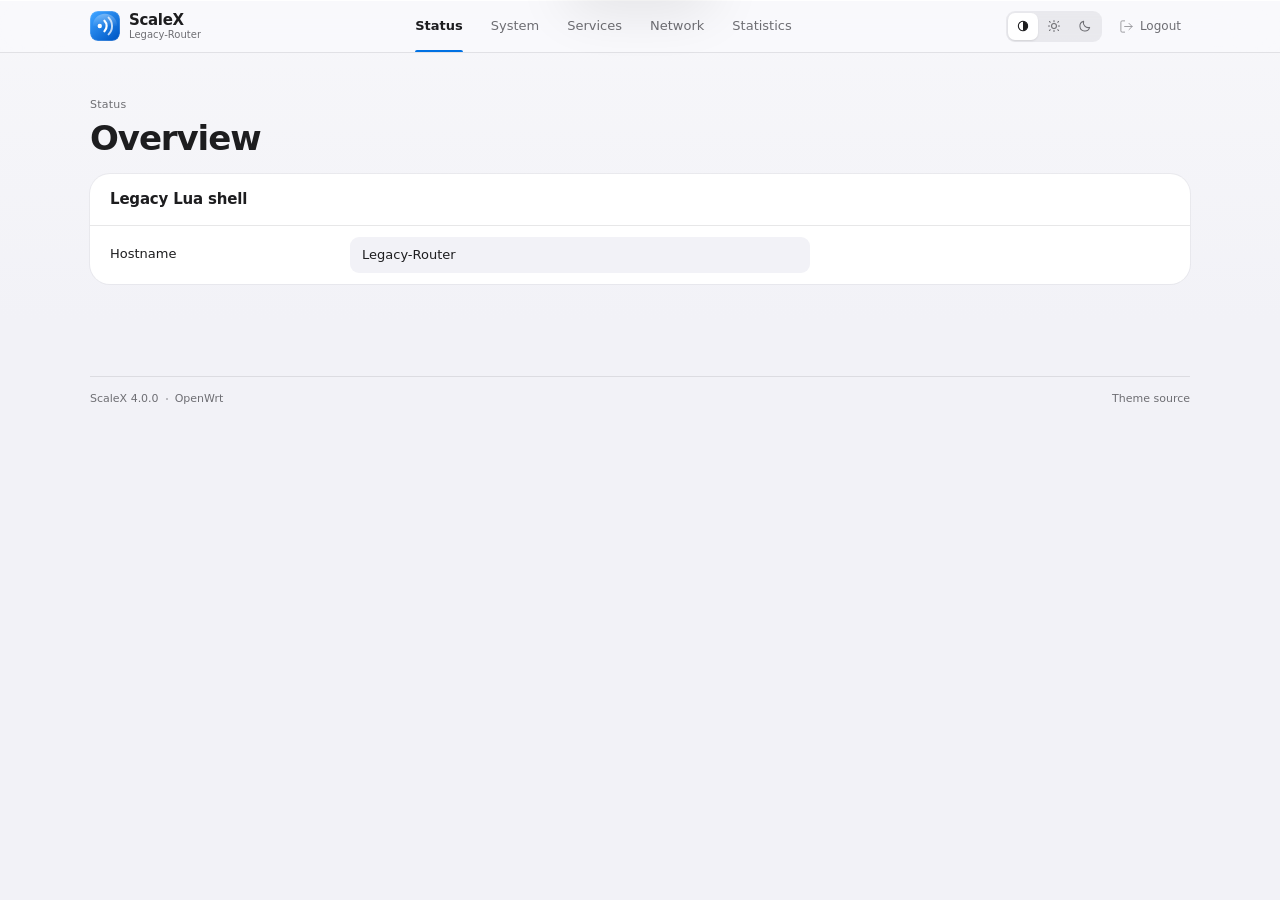
==== commit 64b2bdad: "feat(theme)!: move navigation to an Apple.com-style top bar Return L1 navigation to a 52px transluce" ====
--- a/tests/fixtures/legacy.html
+++ b/tests/fixtures/legacy.html
@@ -12,38 +12,29 @@
 <body class="theme-openwrt scalex-legacy">
 <a class="scalex-skip-link" href="#maincontent">Skip to content</a>
 <div id="scalex-app">
-  <aside id="scalex-sidebar">
-    <div class="sidebar-head"><a class="sidebar-brand" href="#" aria-label="ScaleX home"><img class="scalex-mark" src="../../htdocs/luci-static/scalex/img/scalex-mark.svg" alt="" width="34" height="34"><span class="sidebar-brand-text"><strong>ScaleX</strong><small>Legacy-Router</small></span></a></div>
-    <label class="sidebar-search"><svg viewBox="0 0 24 24" fill="none" stroke="currentColor" stroke-width="1.8" stroke-linecap="round" aria-hidden="true"><circle cx="11" cy="11" r="6.2"/><path d="m16 16 4.2 4.2"/></svg><input type="search" id="scalex-nav-search" placeholder="Search" aria-label="Search navigation"></label>
-    <nav id="top-nav" class="sidebar-nav" aria-label="Main navigation">
-      <div class="sidebar-section is-active has-sub"><a class="sidebar-item active" href="#"><span class="nav-icon nav-icon-letter" aria-hidden="true">S</span><span class="nav-label">Status</span></a><div class="sidebar-sub"><a class="sidebar-subitem active" href="#">Overview</a><a class="sidebar-subitem" href="#">Firewall</a><a class="sidebar-subitem" href="#">Routes</a><a class="sidebar-subitem" href="#">Logs</a></div></div>
-      <div class="sidebar-section"><a class="sidebar-item" href="#"><span class="nav-icon nav-icon-letter" aria-hidden="true">S</span><span class="nav-label">System</span></a></div>
-      <div class="sidebar-section"><a class="sidebar-item" href="#"><span class="nav-icon nav-icon-letter" aria-hidden="true">S</span><span class="nav-label">Services</span></a></div>
-      <div class="sidebar-section"><a class="sidebar-item" href="#"><span class="nav-icon nav-icon-letter" aria-hidden="true">N</span><span class="nav-label">Network</span></a></div>
-      <div class="sidebar-section"><a class="sidebar-item" href="#"><span class="nav-icon nav-icon-letter" aria-hidden="true">S</span><span class="nav-label">Statistics</span></a></div>
+  <header id="scalex-topbar"><div class="topbar-inner">
+    <a class="topbar-brand" href="#" aria-label="ScaleX home"><img class="scalex-mark" src="../../htdocs/luci-static/scalex/img/scalex-mark.svg" alt="" width="30" height="30"><span class="topbar-brand-text"><strong>ScaleX</strong><small>Legacy-Router</small></span></a>
+    <nav id="top-nav" class="top-nav" aria-label="Main navigation">
+      <div class="top-nav-section is-active"><a class="top-nav-link" href="#" aria-current="page">Status</a><div class="top-nav-menu"><a class="active" href="#">Overview</a><a href="#">Firewall</a><a href="#">Routes</a><a href="#">Logs</a></div></div>
+      <div class="top-nav-section"><a class="top-nav-link" href="#">System</a></div>
+      <div class="top-nav-section"><a class="top-nav-link" href="#">Services</a></div>
+      <div class="top-nav-section"><a class="top-nav-link" href="#">Network</a></div>
+      <div class="top-nav-section"><a class="top-nav-link" href="#">Statistics</a></div>
     </nav>
-    <div class="sidebar-foot">
-      <span class="sidebar-foot-label">ScaleX 3.1.0</span>
-      <div class="theme-switch" role="group" aria-label="Appearance">
-        <button type="button" data-theme-mode="auto" aria-pressed="true" aria-label="Theme: Auto"><svg viewBox="0 0 24 24" fill="none" stroke="currentColor" stroke-width="1.8" aria-hidden="true"><circle cx="12" cy="12" r="8"/><path d="M12 4a8 8 0 0 1 0 16Z" fill="currentColor" stroke="none"/></svg></button>
-        <button type="button" data-theme-mode="light" aria-pressed="false" aria-label="Theme: Light"><svg viewBox="0 0 24 24" fill="none" stroke="currentColor" stroke-width="1.8" stroke-linecap="round" aria-hidden="true"><circle cx="12" cy="12" r="4.2"/><path d="M12 2.5v2M12 19.5v2M4.2 4.2l1.4 1.4M18.4 18.4l1.4 1.4M2.5 12h2M19.5 12h2M4.2 19.8l1.4-1.4M18.4 5.6l1.4-1.4"/></svg></button>
-        <button type="button" data-theme-mode="dark" aria-pressed="false" aria-label="Theme: Dark"><svg viewBox="0 0 24 24" fill="none" stroke="currentColor" stroke-width="1.8" stroke-linejoin="round" aria-hidden="true"><path d="M20 14.4A8.4 8.4 0 0 1 9.6 4a8.5 8.5 0 1 0 10.4 10.4Z"/></svg></button>
-      </div>
-      <div id="scalex-sidebar-actions"><a class="sidebar-logout" href="#" title="Logout"><span class="nav-icon nav-icon-mask" style="-webkit-mask-image:url('../../htdocs/luci-static/scalex/icons/menu/logout.svg');mask-image:url('../../htdocs/luci-static/scalex/icons/menu/logout.svg');" aria-hidden="true"></span><span class="nav-label">Logout</span></a></div>
+    <div class="topbar-actions">
+      <div class="theme-switch" role="group" aria-label="Appearance"><button type="button" data-theme-mode="auto" aria-pressed="true" aria-label="Theme: Auto"><svg viewBox="0 0 24 24" fill="none" stroke="currentColor" stroke-width="1.8" aria-hidden="true"><circle cx="12" cy="12" r="8"/><path d="M12 4a8 8 0 0 1 0 16Z" fill="currentColor" stroke="none"/></svg></button><button type="button" data-theme-mode="light" aria-pressed="false" aria-label="Theme: Light"><svg viewBox="0 0 24 24" fill="none" stroke="currentColor" stroke-width="1.8" stroke-linecap="round" aria-hidden="true"><circle cx="12" cy="12" r="4.2"/><path d="M12 2.5v2M12 19.5v2M4.2 4.2l1.4 1.4M18.4 18.4l1.4 1.4M2.5 12h2M19.5 12h2M4.2 19.8l1.4-1.4M18.4 5.6l1.4-1.4"/></svg></button><button type="button" data-theme-mode="dark" aria-pressed="false" aria-label="Theme: Dark"><svg viewBox="0 0 24 24" fill="none" stroke="currentColor" stroke-width="1.8" stroke-linejoin="round" aria-hidden="true"><path d="M20 14.4A8.4 8.4 0 0 1 9.6 4a8.5 8.5 0 1 0 10.4 10.4Z"/></svg></button></div>
+      <a class="topbar-logout" href="#" title="Logout"><span class="nav-icon nav-icon-mask" style="-webkit-mask-image:url('../../htdocs/luci-static/scalex/icons/menu/logout.svg');mask-image:url('../../htdocs/luci-static/scalex/icons/menu/logout.svg');" aria-hidden="true"></span><span>Logout</span></a>
+      <button type="button" class="icon-btn" id="scalex-menu-btn" aria-label="Open menu" aria-expanded="false" aria-controls="scalex-sheet"><span class="scalex-symbol scalex-symbol-menu" aria-hidden="true"></span></button>
     </div>
-  </aside>
+  </div></header>
   <div id="scalex-main">
-    <div id="scalex-mobile-bar"><a class="mobile-brand" href="#" aria-label="ScaleX home"><img class="scalex-mark" src="../../htdocs/luci-static/scalex/img/scalex-mark.svg" alt="" width="28" height="28"><span>ScaleX</span></a><div class="mobile-actions"><div class="theme-switch" role="group" aria-label="Appearance"><button type="button" data-theme-mode="auto" aria-pressed="true" aria-label="Theme: Auto"><svg viewBox="0 0 24 24" fill="none" stroke="currentColor" stroke-width="1.8" aria-hidden="true"><circle cx="12" cy="12" r="8"/><path d="M12 4a8 8 0 0 1 0 16Z" fill="currentColor" stroke="none"/></svg></button><button type="button" data-theme-mode="light" aria-pressed="false" aria-label="Theme: Light"><svg viewBox="0 0 24 24" fill="none" stroke="currentColor" stroke-width="1.8" stroke-linecap="round" aria-hidden="true"><circle cx="12" cy="12" r="4.2"/><path d="M12 2.5v2M12 19.5v2M4.2 4.2l1.4 1.4M18.4 18.4l1.4 1.4M2.5 12h2M19.5 12h2M4.2 19.8l1.4-1.4M18.4 5.6l1.4-1.4"/></svg></button><button type="button" data-theme-mode="dark" aria-pressed="false" aria-label="Theme: Dark"><svg viewBox="0 0 24 24" fill="none" stroke="currentColor" stroke-width="1.8" stroke-linejoin="round" aria-hidden="true"><path d="M20 14.4A8.4 8.4 0 0 1 9.6 4a8.5 8.5 0 1 0 10.4 10.4Z"/></svg></button></div></div></div>
     <header id="scalex-header"><div class="header-breadcrumb">Status</div><h1 id="header-title">Overview</h1></header>
     <div id="scalex-mobile-tabs" class="scalex-mobile-tabs" role="tablist" aria-label="Section tabs"><a class="mobile-tab active" href="#" role="tab" aria-selected="true">Overview</a><a class="mobile-tab" href="#" role="tab" aria-selected="false">Firewall</a><a class="mobile-tab" href="#" role="tab" aria-selected="false">Routes</a><a class="mobile-tab" href="#" role="tab" aria-selected="false">Logs</a></div>
-    <nav id="scalex-tabbar" class="scalex-tabbar" aria-label="Primary navigation"><a class="scalex-tabbar-item is-active" href="#" aria-current="page"><span class="nav-icon nav-icon-letter" aria-hidden="true">S</span><span class="nav-label">Status</span></a><a class="scalex-tabbar-item" href="#"><span class="nav-icon nav-icon-letter" aria-hidden="true">S</span><span class="nav-label">System</span></a><a class="scalex-tabbar-item" href="#"><span class="nav-icon nav-icon-letter" aria-hidden="true">S</span><span class="nav-label">Services</span></a><a class="scalex-tabbar-item" href="#"><span class="nav-icon nav-icon-letter" aria-hidden="true">N</span><span class="nav-label">Network</span></a><button type="button" class="scalex-tabbar-item" id="scalex-more-btn" aria-haspopup="dialog" aria-expanded="false"><span class="nav-icon nav-icon-mask" style="-webkit-mask-image:url('../../htdocs/luci-static/scalex/icons/menu/more.svg');mask-image:url('../../htdocs/luci-static/scalex/icons/menu/more.svg');" aria-hidden="true"></span><span class="nav-label">More</span></button></nav>
     <div id="scalex-content-wrap">
       <div class="content-tabs-container"><nav id="content-tabs" class="tabs active" aria-label="Section tabs"><a class="content-tab active" href="#">Overview</a><a class="content-tab" href="#">Firewall</a></nav></div>
-      <main id="maincontent" tabindex="-1">
-        <section class="cbi-section"><div class="cbi-section-head">Legacy Lua shell</div><div class="cbi-value"><div class="cbi-value-title">Hostname</div><div class="cbi-value-field"><input class="cbi-input-text" value="Legacy-Router"></div></div></section>
-      </main>
+      <main id="maincontent" tabindex="-1"><section class="cbi-section"><div class="cbi-section-head">Legacy Lua shell</div><div class="cbi-value"><div class="cbi-value-title">Hostname</div><div class="cbi-value-field"><input class="cbi-input-text" value="Legacy-Router"></div></div></section></main>
     </div>
-    <footer id="scalex-footer"><div class="footer-inner"><div class="footer-group"><span>ScaleX 3.1.0</span><span class="footer-dot"></span><a class="footer-link" href="#">OpenWrt</a></div><div class="footer-group"><a class="footer-link" href="#">Theme source</a></div></div></footer>
+    <footer id="scalex-footer"><div class="footer-inner"><div class="footer-group"><span>ScaleX 4.0.0</span><span class="footer-dot"></span><a class="footer-link" href="#">OpenWrt</a></div><div class="footer-group"><a class="footer-link" href="#">Theme source</a></div></div></footer>
   </div>
 </div>
 <script src="../../htdocs/luci-static/scalex/js/legacy.js"></script>
--- a/htdocs/luci-static/scalex/css/legacy.css
+++ b/htdocs/luci-static/scalex/css/legacy.css
@@ -1,4 +1,4 @@
-/* ScaleX 3.1 — Lua / LuCI 18.06 compatibility layer.
+/* ScaleX 4.0 — Lua / LuCI 18.06 compatibility layer.
  * Only loaded by the legacy header/sysauth templates. */
 
 /* The legacy shell renders L3 tabs server-side; hide the empty container. */
@@ -6,17 +6,12 @@
 	display: none !important;
 }
 
-/* 18.06 has no mask helper for unknown menu entries. */
-.scalex-legacy .nav-icon-letter {
-	display: grid;
-	place-items: center;
-	width: 18px;
-	height: 18px;
-	border-radius: 5px;
-	background: var(--scalex-accent-soft);
-	color: var(--scalex-accent-text);
-	font-size: 9px;
-	font-weight: var(--scalex-weight-semibold);
+/* No JS dropdown controller in 18.06: open L2 on hover/focus. */
+.scalex-legacy .top-nav-section:hover > .top-nav-menu,
+.scalex-legacy .top-nav-section:focus-within > .top-nav-menu {
+	display: flex;
+	flex-direction: column;
+	gap: 1px;
 }
 
 /* 18.06's cascade.css sizes #maincontent differently. */
